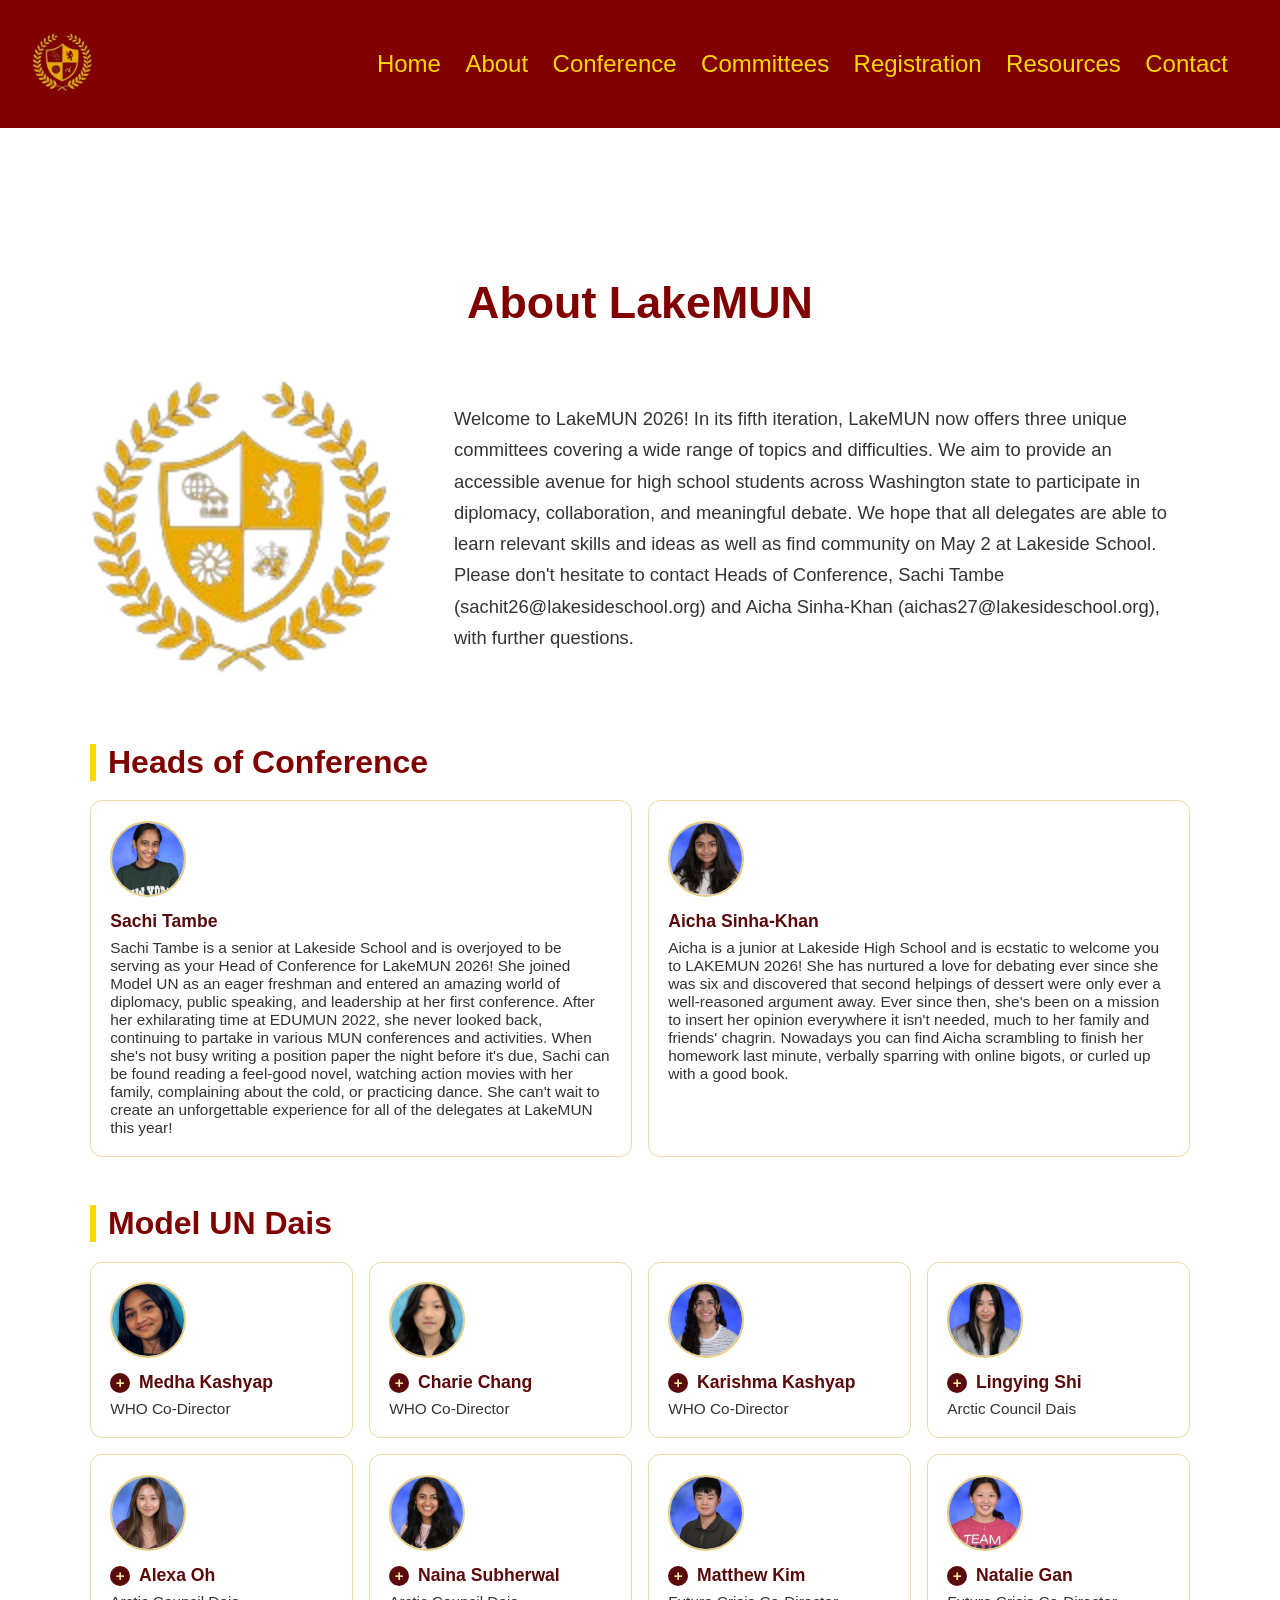
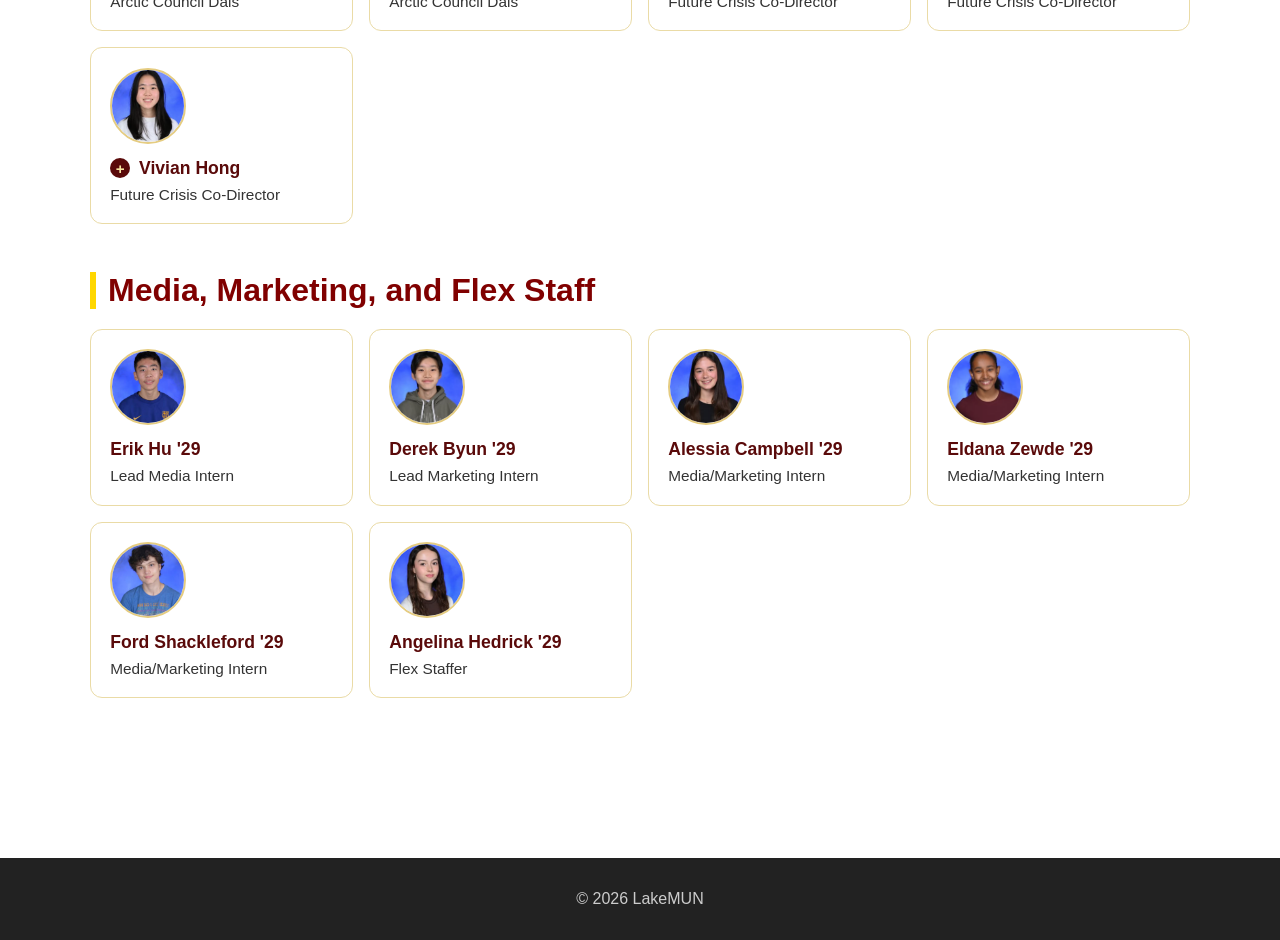
==== about.html @ 8139f907 "3/18 +" ====
﻿<!DOCTYPE html>
<html>
    <head>
        <meta charset="utf-8">
        <title>LakeMUN</title>
        <link rel="stylesheet" href="static/css/style.css">
        <script src="static/js/slideshow.js"></script>
    </head>
    <body>

        <header>
            <nav class="navbar">
                <a href="index.html" class="logo">
                    <img src="static/images/logo_nobg.png" alt="LakeMUN Logo">
                </a>
                <div class="nav-links">
                    <a href="index.html">Home</a>
                    <a href="about.html">About</a>
                    <a href="conference.html">Conference</a>
                    <a href="committees.html">Committees</a>
                    <a href="registration.html">Registration</a>
                    <a href="resources.html">Resources</a>
                    <a href="contact.html">Contact</a>
                </div>
            </nav>
        </header>

        <main>
            
    <section class="about-section">
        <h1>About LakeMUN</h1>
        <div class="about-container">
            <div class="about-image-wrapper">
                <img src="static/images/logo_nobg.png" alt="LakeMUN" class="about-image">
            </div>
            <div class="about-text">
                <p>Welcome to LakeMUN 2026! In its fifth iteration, LakeMUN now offers three unique committees covering a wide range of topics and difficulties. We aim to provide an accessible avenue for high school students across Washington state to participate in diplomacy, collaboration, and meaningful debate. We hope that all delegates are able to learn relevant skills and ideas as well as find community on May 2 at Lakeside School. Please don't hesitate to contact Heads of Conference, Sachi Tambe (sachit26@lakesideschool.org) and Aicha Sinha-Khan (aichas27@lakesideschool.org), with further questions.</p>
            </div>
        </div>

        <div class="team-sections">
            <section class="team-section">
                <h2>Heads of Conference</h2>
                <div class="team-grid team-grid-two">
                    <article class="person-card">
                        <img src="static/images/staff photos/Sachi_T_LakeMUN.png" alt="Sachi Tambe" class="person-photo">
                        <h3>Sachi Tambe</h3>
                        <p>Sachi Tambe is a senior at Lakeside School and is overjoyed to be serving as your Head of Conference for LakeMUN 2026! She joined Model UN as an eager freshman and entered an amazing world of diplomacy, public speaking, and leadership at her first conference. After her exhilarating time at EDUMUN 2022, she never looked back, continuing to partake in various MUN conferences and activities. When she's not busy writing a position paper the night before it's due, Sachi can be found reading a feel-good novel, watching action movies with her family, complaining about the cold, or practicing dance. She can't wait to create an unforgettable experience for all of the delegates at LakeMUN this year!</p>
                    </article>
                    <article class="person-card">
                        <img src="static/images/staff photos/Aicha_S_LakeMUN.png" alt="Aicha Sinha-Khan" class="person-photo">
                        <h3>Aicha Sinha-Khan</h3>
                        <p>Aicha is a junior at Lakeside High School and is ecstatic to welcome you to LAKEMUN 2026! She has nurtured a love for debating ever since she was six and discovered that second helpings of dessert were only ever a well-reasoned argument away. Ever since then, she's been on a mission to insert her opinion everywhere it isn't needed, much to her family and friends' chagrin. Nowadays you can find Aicha scrambling to finish her homework last minute, verbally sparring with online bigots, or curled up with a good book.</p>
                    </article>
                </div>
            </section>

            <section class="team-section">
                <h2>Model UN Dais</h2>
                <div class="team-grid">
                    <article class="person-card">
                        <img src="static/images/staff photos/Medha_K_LakeMUN.png" alt="Medha Kashyap" class="person-photo">
                        <details class="dais-dropdown">
                            <summary>
                                <span class="dais-name">Medha Kashyap</span>
                                <span class="dais-role">WHO Co-Director</span>
                            </summary>
                            <p class="dais-bio">Medha Kashyap is a freshman at the Lakeside School and is delighted to be serving as a Co-Director for WHO! Her MUN journey began as a reluctant delegate at EDUMUN 2024, furiously studying ROP the night before only to mess it up almost immediately. Despite the rocky start, she was quickly enveloped into the world of Model UN, enthralled by the strangely addictive thrill of committee. Since then, she has jumped at every chance to join a committee, and with each placard raised, her passion for MUN has only increased. Outside of MUN, you'll find her stress-baking or cooking absurd amounts of food, playing sports, or hanging out with her dog! Medha's hope is for delegates to enjoy this committee as much as she does and eagerly awaits seeing their commitment and passion blossom!</p>
                        </details>
                    </article>
                    <article class="person-card">
                        <img src="static/images/staff photos/Charie_C_LakeMUN.png" alt="Charie Chang" class="person-photo">
                        <details class="dais-dropdown">
                            <summary>
                                <span class="dais-name">Charie Chang</span>
                                <span class="dais-role">WHO Co-Director</span>
                            </summary>
                            <p class="dais-bio">Charie Chang is a freshman at Lakeside School and is equally terrified to be serving as a Co-Director for LakeMUN WHO as she was for her first conference. Having been introduced to the world of MUN through the exotic stories told by her older sister, Charie started her MUN journey at PACMUN '25 equipped with nothing but a crystal-clear vision of what could go wrong. Ever since, Charie has found herself in the eye of the Model UN storm, battling everything from ever-present gavel hunters to France's scheme of world dominion. Outside of MUN, you can find her sleeping, playing piano brainrot, or simply existing as a slave to procrastination. At LakeMUN, Charie is excited to ask the all-pervasive question of "is that a point?" and looks forward to seeing every delegate discover the spark of MUN that she knows and loves.</p>
                        </details>
                    </article>
                    <article class="person-card">
                        <img src="static/images/staff photos/Karishma_K_LakeMUN.png" alt="Karishma Kashyap" class="person-photo">
                        <details class="dais-dropdown">
                            <summary>
                                <span class="dais-name">Karishma Kashyap</span>
                                <span class="dais-role">WHO Co-Director</span>
                            </summary>
                            <p class="dais-bio">Karishma Kashyap is a freshman at the Lakeside School and is very excited to be serving as a Co-Director on the dais for WHO at LakeMUN! Before her first conference, she stayed up until midnight trying to cram ROP and write a speech for the secondary speakers list with minimal knowledge of the topic, and that was basically the only time she spoke in her committee. She learned a lot from her experience spectating and was quite intrigued by the vast world and opportunities MUN offers! Although a rookie, she has become more skilled at the art of moderated caucuses and is eager to continue her MUN journey. Outside of the committee room, you will find her hanging out with her friends, scrolling on YouTube Shorts (she's working on Instagram), listening to music, or drinking bubble tea! Karishma is thrilled to be able to serve as your Co-Director, and she hopes you will be more prepared for your first time than she was!</p>
                        </details>
                    </article>
                    <article class="person-card">
                        <img src="static/images/staff photos/Lin_S_LakeMUN.png" alt="Lingying Shi" class="person-photo">
                        <details class="dais-dropdown">
                            <summary>
                                <span class="dais-name">Lingying Shi</span>
                                <span class="dais-role">Arctic Council Dais</span>
                            </summary>
                            <p class="dais-bio">Lingying Shi is a sophomore at Lakeside School; she is exhilarated to serve on your dais for LakeMUN 2026! Ever since attending SeattleMUN after losing a bet with a friend in 8th grade, she has fallen in love with everything MUN, from the thrill of making speeches and naming resolution papers to passing notes like "why is China kinda..." and dance battles during crisis. When not in her FBA, Lingying can be found sleeping in the trainer's room, in her instructor jacket with her snowboard students at Snoqualmie Central, or in her wrestling singlet wondering if she'll survive the next match. Lingying looks forward to meeting you all at this year's iteration of LakeMUN!</p>
                        </details>
                    </article>
                    <article class="person-card">
                        <img src="static/images/staff photos/Alexa_O_LakeMUN.png" alt="Alexa Oh" class="person-photo">
                        <details class="dais-dropdown">
                            <summary>
                                <span class="dais-name">Alexa Oh</span>
                                <span class="dais-role">Arctic Council Dais</span>
                            </summary>
                            <p class="dais-bio">Alexa Oh is a freshman at Lakeside School and is thrilled to serve as a dais member for LakeMUN 2026! She began her MUN journey at Lakeside Clubs Fair, wondering what people were talking about when they said 'MUN' instead of Model UN and being confused about why dais isn't spelt 'dias.' Her favorite memories from MUN include sending anonymous PACgrams to friends, shipping oblivious delegates together, and knocking very enthusiastically on tables. Outside of MUN, Alexa can be found swinging on the golf course, playing pop songs on the cello, and drinking matcha.</p>
                        </details>
                    </article>
                    <article class="person-card">
                        <img src="static/images/staff photos/Naina_S_LakeMUN.png" alt="Naina Subherwal" class="person-photo">
                        <details class="dais-dropdown">
                            <summary>
                                <span class="dais-name">Naina Subherwal</span>
                                <span class="dais-role">Arctic Council Dais</span>
                            </summary>
                            <p class="dais-bio">Naina Subherwal is a chai-addicted junior at Lakeside School and is so excited to serve on your dais for LakeMUN 2026! Her MUN journey started with LakeMUN and she's thrilled to be continuing the cycle. She loves all parts of MUN, from opening speeches to raising her placard until her arm hurts to impeaching a Senator during crisis for "being too performative." When not in MUN, Naina can be found on the soccer field or tennis court, buried in a book, or crying over her chem homework.</p>
                        </details>
                    </article>
                    <article class="person-card">
                        <img src="static/images/staff photos/Matthew_K_LakeMUN.png" alt="Matthew Kim" class="person-photo">
                        <details class="dais-dropdown">
                            <summary>
                                <span class="dais-name">Matthew Kim</span>
                                <span class="dais-role">Future Crisis Co-Director</span>
                            </summary>
                            <p class="dais-bio">Matthew Kim is a sophomore at the Lakeside School and is ever so delighted to serve as one of your Co-Directors for LakeMUN 2026! Since his first-ever MUN experience at EDUMUN 2023, he's never been able to imagine his life without it. Whether he's rescuing the Mona Lisa, (unsuccessfully) averting nuclear war, or getting elected the most performative dais member, he's proud to say he has never had a dull moment with Model UN. If he's not in the committee room, you can find Matthew cooking, baking, stargazing, procrastinating, or being excited to meet all of you at this fifth iteration of LakeMUN!</p>
                        </details>
                    </article>
                    <article class="person-card">
                        <img src="static/images/staff photos/Natalie_G_LakeMUN.png" alt="Natalie Gan" class="person-photo">
                        <details class="dais-dropdown">
                            <summary>
                                <span class="dais-name">Natalie Gan</span>
                                <span class="dais-role">Future Crisis Co-Director</span>
                            </summary>
                            <p class="dais-bio">Natalie Gan is a sleep-deprived sophomore at the Lakeside School and is overjoyed to serve as a Co-Director for LakeMUN 2026! Ever since her club leader dragged her to her school's MUN club at the beginning of her sophomore year, she's never turned back. From stealing billions of dollars from a CEO to multiple counts of attempted (and successful) murder, the spontaneity of conferences has truly captured her heart. Outside of MUN, Natalie can be found trying (and failing) to fix her sleep schedule and inhaling copious amounts of caffeinated beverages, most notably the obviously superior iced caramel macchiato. She wishes you all good luck and can't wait to see you at LakeMUN 2026.</p>
                        </details>
                    </article>
                    <article class="person-card">
                        <img src="static/images/staff photos/Vivian_H_LakeMUN.png" alt="Vivian Hong" class="person-photo">
                        <details class="dais-dropdown">
                            <summary>
                                <span class="dais-name">Vivian Hong</span>
                                <span class="dais-role">Future Crisis Co-Director</span>
                            </summary>
                            <p class="dais-bio">Vivian Hong is a sophomore at the Lakeside School and is excited to serve as a Co-Director for LakeMUN 2026! Her first experience with MUN started as a very confused delegate at PACMUN 2025, and she hopes to continue this journey. From unfortunately witnessing a top-secret MUN romance firsthand to almost getting murdered (by Natalie), the thrill of debate has kept her hooked ever since. Outside of MUN, you can find Vivian cafe hopping, cramming work late at night, and binge-watching shows on Netflix. She can't wait to meet you all and hopes you'll have lots of fun!</p>
                        </details>
                    </article>
                </div>
            </section>

            <section class="team-section">
                <h2>Media, Marketing, and Flex Staff</h2>
                <div class="team-grid">
                    <article class="person-card">
                        <img src="static/images/staff photos/Erik_H_LakeMUN.png" alt="Erik Hu" class="person-photo">
                        <h3>Erik Hu '29</h3>
                        <p>Lead Media Intern</p>
                    </article>
                    <article class="person-card">
                        <img src="static/images/staff photos/Derek_B_LakeMUN.png" alt="Derek Byun" class="person-photo">
                        <h3>Derek Byun '29</h3>
                        <p>Lead Marketing Intern</p>
                    </article>
                    <article class="person-card">
                        <img src="static/images/staff photos/Alessia_C_LakeMUN.png" alt="Alessia Campbell" class="person-photo">
                        <h3>Alessia Campbell '29</h3>
                        <p>Media/Marketing Intern</p>
                    </article>
                    <article class="person-card">
                        <img src="static/images/staff photos/Eldana_Z_LakeMUN.png" alt="Eldana Zewde" class="person-photo">
                        <h3>Eldana Zewde '29</h3>
                        <p>Media/Marketing Intern</p>
                    </article>
                    <article class="person-card">
                        <img src="static/images/staff photos/Ford_S_LakeMUN.png" alt="Ford Shackleford" class="person-photo">
                        <h3>Ford Shackleford '29</h3>
                        <p>Media/Marketing Intern</p>
                    </article>
                    <article class="person-card">
                        <img src="static/images/staff photos/Angelina_H_LakeMUN.png" alt="Angelina Hedrick" class="person-photo">
                        <h3>Angelina Hedrick '29</h3>
                        <p>Flex Staffer</p>
                    </article>
                </div>
            </section>
        </div>
    </section>
    <script src="static/js/about-dais.js"></script>

        </main>

        <footer>
            <p>&copy; 2026 LakeMUN</p>
        </footer>

    </body>
</html>
---- static/css/style.css ----
body {
    margin: 0;
    font-family: Arial, sans-serif;
    background: #ffffff;
}

.navbar {
    display: flex;
    align-items: center;
    justify-content: space-between;
    background-color: #800000;
    padding: 2rem 2rem;
}

.logo img {
    height: 60px;
}

.nav-links a {
    color: #FFD700;
    font-family: 'Franklin Gothic Medium', 'Arial Narrow', Arial, sans-serif;
    font-size: 1.5rem;
    margin-right: 20px;
    text-decoration: none;
}

.nav-links a:hover {
    text-decoration: underline;
}

main {
    padding: 2rem;
}

footer {
    background: #222;
    color: #ccc;
    text-align: center;
    padding: 1rem;
}

.slideshow-container {
    position: relative;
    width: 100%;
    height: 100vh;
    overflow: hidden;
    margin: 0;
    padding: 0;
}

.slide {
    display: none;
    position: absolute;
    width: 100%;
    height: 100%;
}

.slide img {
    width: 100%;
    height: 100%;
    object-fit: cover;
    filter: sepia(100%) saturate(200%) brightness(70%) hue-rotate(330deg);
    display: block;
}

.hero-text {
    position: absolute;
    top: 50%;
    left: 50%;
    transform: translate(-50%, -50%);
    color: #FFD700;
    text-align: center;
    z-index: 2;
}

.hero-text h1 {
    font-size: 4rem;
    margin: 0;
}

.hero-text p {
    font-size: 1.5rem;
}

.fade {
    animation: fadeEffect 1.5s;
}

@keyframes fadeEffect {
    from {opacity: 0.4}
    to {opacity: 1}
}

.contact-section {
    min-height: 80vh;
    display: flex;
    justify-content: center;
    align-items: center;
    background: #ffffff;
    padding: 2rem;
    border-radius: 30px;
}

.contact-card {
    background: white;
    padding: 3rem;
    border-radius: 15px;
    text-align: center;
    max-width: 600px;
    width: 100%;
}

.contact-card h1 {
    color: #800000;
    margin-bottom: 1rem;
    font-size: 2.5rem;
}

.contact-card p {
    margin-bottom: 2rem;
    font-size: 1.1rem;
    color: #333;
}

.contact-links {
    display: flex;
    flex-direction: column;
    gap: 1rem;
}

.contact-email {
    display: inline-block;
    padding: 0.8rem 1rem;
    background-color: #FFD700;
    color: #800000;
    font-weight: bold;
    text-decoration: none;
    border-radius: 8px;
    transition: all 0.3s ease;
}

.contact-email:hover {
    background-color: #800000;
    color: #FFD700;
    transform: scale(1.05);
}

.conference-section {
    padding: 4rem 2rem;
    background-color: #ffffff;
    text-align: center;
    min-width: 100vh;
}

.conference-title {
    font-size: 2.8rem;
    margin-bottom: 3rem;
    color: #800000;
}

.conference-cards {
    display: flex;
    justify-content: center;
    gap: 2rem;
    flex-wrap: wrap;
}

.conference-card {
    background: white;
    padding: 2.5rem;
    border-radius: 15px;
    width: 280px;
    border: 1px solid #e2cc92;
    transition: transform 0.3s ease;
}

.conference-card h2 {
    color: #800000;
    margin-bottom: 1rem;
    font-size: 1.6rem;
}

.conference-card p {
    font-size: 1.1rem;
    color: #333;
}

.conference-card:hover {
    transform: translateY(-10px);
}

.keynote-section {
    padding: 4rem 2rem;
    background-color: #ffffff;
    display: flex;
    justify-content: center;
}

.keynote-container {
    display: flex;
    align-items: center;
    gap: 3rem;
    background-color: #800000; /* maroon card */
    color: white;
    padding: 3rem;
    border-radius: 20px;
    max-width: 1100px;
    width: 100%;
}

.keynote-text {
    flex: 1;
}

.keynote-text h2 {
    color: #FFD700; /* gold */
    font-size: 2.2rem;
    margin-bottom: 1rem;
}

.keynote-text p {
    font-size: 1.1rem;
    line-height: 1.6;
}

.keynote-image-wrapper {
    flex: 0 0 300px;
}

.keynote-image {
    width: 100%;
    border-radius: 15px;
    border: 4px solid #FFD700; /* gold border */
}

.keynote-important {
    color: #FFD700; /* gold */
    font-weight: bold;
}

@media (max-width: 768px) {
    .keynote-container {
        flex-direction: column;
        text-align: center;
    }

    .keynote-image-wrapper {
        width: 80%;
    }
}

.about-section {
    padding: 5rem 2rem;
    background-color: #ffffff;
    text-align: center;
    background-image: none;
}

.about-section h1 {
    font-size: 2.8rem;
    color: #800000;
    margin-bottom: 3rem;
    position: relative;
    display: inline-block;
}

.about-section h1::after {
    content: "";
    position: absolute;
    left: 50%;
    bottom: -10px;
    width: 0;
    height: 4px;
    background-color: #FFD700;
    transition: width 0.6s ease, left 0.6s ease;
}

.about-section h1:hover::after {
    width: 100%;
    left: 0;
}

.about-container {
    display: flex;
    align-items: center;
    justify-content: center;
    gap: 4rem;
    max-width: 1100px;
    margin: 0 auto;
    text-align: left;
    opacity: 0;
    transform: translateY(40px);
    transition: all 0.8s ease;
}

.about-container.show {
    opacity: 1;
    transform: translateY(0);
}

.about-image-wrapper {
    flex: 0 0 300px;
}

.about-image {
    width: 100%;
    max-width: 300px;
    animation: float 4s ease-in-out infinite;
}


@keyframes float {
    0% { transform: translateY(0px); }
    50% { transform: translateY(-10px); }
    100% { transform: translateY(0px); }
}

.about-text {
    flex: 1;
    font-size: 1.15rem;
    line-height: 1.7;
    color: #333;
}

.schedule-section {
    max-width: 1100px;
    margin: 3rem auto 0;
    text-align: left;
    background: linear-gradient(135deg, #fff8ea 0%, #f2e1bf 100%);
    border: 1px solid #e2cc92;
    border-radius: 16px;
    padding: 1.4rem 1.25rem;
}

.schedule-section h2 {
    margin: 0 0 1rem;
    font-size: 1.8rem;
    color: #5a0a0a;
    border-left: 6px solid #FFD700;
    padding-left: 0.75rem;
}

.schedule-list {
    display: grid;
    grid-template-columns: repeat(2, minmax(0, 1fr));
    gap: 0.9rem 1rem;
}

.schedule-item {
    background: #fff;
    border: 1px solid #eadba6;
    border-left: 5px solid #800000;
    border-radius: 10px;
    padding: 0.8rem 0.9rem;
}

.schedule-time {
    margin: 0;
    font-size: 0.82rem;
    letter-spacing: 0.06em;
    text-transform: uppercase;
    color: #7a5d1d;
    font-weight: 700;
}

.schedule-event {
    margin: 0.35rem 0 0;
    font-size: 1.02rem;
    color: #321010;
    font-weight: 700;
}

.team-sections {
    max-width: 1100px;
    margin: 4rem auto 0;
    text-align: left;
}

.team-section {
    margin-bottom: 3rem;
}

.team-section h2 {
    font-size: 2rem;
    color: #800000;
    margin-bottom: 1.2rem;
    border-left: 6px solid #FFD700;
    padding-left: 0.75rem;
}

.team-grid {
    display: grid;
    grid-template-columns: repeat(4, minmax(0, 1fr));
    gap: 1rem;
}

.team-grid-two {
    grid-template-columns: repeat(2, minmax(0, 1fr));
}

.person-card {
    background: #ffffff;
    border: 1px solid #eadba6;
    border-radius: 12px;
    padding: 1.2rem;
}

.person-card h3 {
    margin: 0 0 0.45rem;
    font-size: 1.1rem;
    color: #5a0a0a;
}

.person-card p {
    margin: 0;
    color: #333;
    font-size: 0.96rem;
}

.person-card p + p {
    margin-top: 0.6rem;
}

.person-photo {
    width: 72px;
    height: 72px;
    border-radius: 999px;
    object-fit: cover;
    border: 2px solid #e5cc81;
    margin-bottom: 0.65rem;
}

.dais-dropdown {
    width: 100%;
}

.dais-dropdown summary {
    list-style: none;
    cursor: pointer;
    display: block;
}

.dais-dropdown summary::-webkit-details-marker {
    display: none;
}

.dais-name {
    display: inline-flex;
    align-items: center;
    gap: 0.55rem;
    font-size: 1.1rem;
    color: #5a0a0a;
    font-weight: 700;
}

.dais-name::before {
    content: "+";
    width: 1.25rem;
    height: 1.25rem;
    border-radius: 999px;
    display: inline-flex;
    justify-content: center;
    align-items: center;
    background: #5a0a0a;
    color: #f9e6a2;
    font-size: 0.95rem;
    line-height: 1;
    transition: transform 0.25s ease;
}

.dais-dropdown[open] .dais-name::before {
    content: "-";
    transform: rotate(180deg);
}

.dais-role {
    display: block;
    margin-top: 0.45rem;
    font-size: 0.96rem;
    color: #333;
    font-weight: 400;
}

.dais-bio {
    margin-top: 0 !important;
    max-height: 0;
    opacity: 0;
    overflow: hidden;
    transform: translateY(-4px);
    transition: max-height 0.35s ease, opacity 0.25s ease, transform 0.25s ease, margin-top 0.25s ease;
}

.dais-dropdown[open] .dais-bio {
    margin-top: 0.7rem !important;
    max-height: 680px;
    opacity: 1;
    transform: translateY(0);
}

.committee-dais-list {
    display: grid;
    gap: 1rem;
}

.committee-dais-card {
    display: flex;
    align-items: flex-start;
    gap: 0.9rem;
}

.committee-dais-card p {
    margin: 0;
}

@media (max-width: 768px) {
    .about-container {
        flex-direction: column;
        text-align: center;
    }

    .about-image-wrapper {
        margin-bottom: 2rem;
    }

    .team-sections {
        text-align: left;
    }

    .team-grid,
    .team-grid-two {
        grid-template-columns: repeat(2, minmax(0, 1fr));
    }

    .schedule-list {
        grid-template-columns: 1fr;
    }

    .committee-dais-card {
        flex-direction: column;
    }
}

@media (max-width: 520px) {
    .team-grid,
    .team-grid-two {
        grid-template-columns: 1fr;
    }
}

.committees-section {
    max-width: 980px;
    margin: 0 auto;
    padding: 3rem 1.5rem 4rem;
}

.committees-header {
    margin-bottom: 2rem;
    text-align: center;
}

.committees-kicker {
    margin: 0;
    font-size: 0.8rem;
    letter-spacing: 0.14em;
    text-transform: uppercase;
    color: #6b6b6b;
}

.committees-header h1 {
    margin: 0.4rem 0 0.8rem;
    font-size: 2.7rem;
    color: #5a0a0a;
}

.committees-intro {
    margin: 0 auto;
    max-width: 760px;
    line-height: 1.55;
    color: #2f2f2f;
}

.committee-list {
    display: flex;
    flex-direction: column;
    gap: 1rem;
}

.committee-dropdown {
    border: 1px solid #d4c7a6;
    border-radius: 14px;
    background: #FFD700;
    overflow: hidden;
}

.committee-dropdown summary {
    list-style: none;
    cursor: pointer;
    display: flex;
    justify-content: space-between;
    align-items: center;
    gap: 1rem;
    padding: 1.2rem 1.3rem;
    font-size: 1.1rem;
    color: #fff6d0;
    font-weight: 700;
    background-image:
        linear-gradient(180deg, rgba(26, 16, 8, 0.2) 0%, rgba(26, 16, 8, 0.6) 100%),
        var(--committee-bg, none);
    background-position: center;
    background-repeat: no-repeat;
    background-size: cover;
}

.committee-dropdown summary::-webkit-details-marker {
    display: none;
}

.committee-name {
    display: inline-flex;
    align-items: center;
    gap: 0.65rem;
}

.committee-name::before {
    content: "+";
    width: 1.4rem;
    height: 1.4rem;
    border-radius: 999px;
    display: inline-flex;
    justify-content: center;
    align-items: center;
    background: #5a0a0a;
    color: #f9e6a2;
    font-size: 1rem;
    line-height: 1;
}

.committee-dropdown[open] .committee-name::before {
    content: "-";
}

.committee-tag {
    font-size: 0.74rem;
    letter-spacing: 0.05em;
    text-transform: uppercase;
    border: 1px solid #5a0a0a;
    border-radius: 4px;
    padding: 0.35rem 0.65rem;
    color: #5a0a0a;
    background:
        linear-gradient(135deg, #f7e6ba 0%, #ebd29a 100%);
    flex-shrink: 0;
}

.committee-body {
    max-height: 0;
    overflow: hidden;
    opacity: 0;
    display: flex;
    flex-direction: column;
    padding: 0;
    border-top: 0;
    background: #5a0a0a;
    transition: max-height 0.45s ease, opacity 0.3s ease, padding 0.45s ease, border-color 0.35s ease;
}

.committee-dropdown[open] .committee-body {
    max-height: 6000px;
    opacity: 1;
    padding: 0 0 2.8rem;
}

.committee-body h2 {
    margin: 1rem 0 0.45rem;
    font-size: 1rem;
    color: #ffe8a3;
}

.committee-body p {
    margin: 0;
    color: #fff7ea;
    line-height: 1.6;
}

.committee-body p + p {
    margin-top: 0.8rem;
}

.committee-body a {
    color: #ffd86f;
}

.committee-hero {
    width: calc(100% + 2.6rem);
    box-sizing: border-box;
    align-self: stretch;
    margin: 0 -1.3rem;
    padding: 1rem 1.3rem 1.6rem;
    background-image:
        linear-gradient(180deg, rgba(26, 16, 8, 0.16) 0%, rgba(40, 14, 14, 0.72) 18%, rgba(74, 14, 14, 0.84) 58%, rgba(96, 17, 17, 0.94) 82%, #5a0a0a 100%),
        var(--committee-bg, none);
    background-position: center;
    background-repeat: no-repeat;
    background-size: cover;
}

.committee-hero h2 {
    color: #fff0b8;
}

.committee-hero p {
    color: #fffaf0;
}

.committee-hero .committee-topic {
    display: inline-block;
    margin-top: 0.1rem;
    margin-bottom: 1rem;
    padding: 0.55rem 0.85rem;
    max-width: min(100%, 42rem);
    font-size: 1.05rem;
    font-weight: 700;
    letter-spacing: 0.01em;
    line-height: 1.45;
    color: #fff7d1;
    background: linear-gradient(135deg, rgba(255, 216, 111, 0.22) 0%, rgba(255, 216, 111, 0.08) 100%);
    border: 1px solid rgba(255, 216, 111, 0.4);
    border-radius: 12px;
}

.committee-guide-note {
    margin-top: 1rem !important;
}

.committee-guide-link,
.resource-guide-link {
    display: inline-block;
    margin-top: 0.9rem;
    padding: 0.7rem 1rem;
    border-radius: 10px;
    border: 1px solid rgba(255, 216, 111, 0.45);
    background: rgba(255, 216, 111, 0.16);
    color: #fff7d1;
    font-weight: 700;
    text-decoration: none;
}

.committee-hero a {
    color: #ffe082;
}

.committee-body > h2,
.committee-body > .committee-dais-list {
    margin-left: 1.3rem;
    margin-right: 1.3rem;
}

.committee-body > h2 {
    margin-top: 0.35rem;
}

.committee-body > .committee-dais-list {
    margin-bottom: 1.4rem;
}

.committee-dais-card {
    color: #fff7ea;
}

.committee-dais-card p {
    color: #fff7ea;
}

.committee-dais-card strong {
    color: #ffe8a3;
}

.committee-dais-card .person-photo {
    border-color: #ffd86f;
}

.committee-panem {
    --committee-bg: url("../images/panem_lakemun.png");
}

.committee-arctic {
    --committee-bg: url("../images/arctic_council_lakemun.png");
}

.committee-who {
    --committee-bg: url("../images/who_lakemun.png");
}

@media (max-width: 680px) {
    .committees-header h1 {
        font-size: 2rem;
    }

    .registration-card h1 {
        font-size: 2rem;
    }

    .committee-dropdown summary {
        flex-direction: column;
        align-items: flex-start;
    }
}

.registration-section {
    max-width: 980px;
    margin: 0 auto;
    padding: 3rem 1.5rem 4rem;
}

.registration-card {
    width: min(100%, 760px);
    margin: 0 auto;
    background: transparent;
    border: 0;
    border-radius: 0;
    padding: 0;
    text-align: center;
}

.registration-kicker {
    margin: 0;
    font-size: 0.78rem;
    letter-spacing: 0.14em;
    text-transform: uppercase;
    color: #7a5d1d;
    font-weight: 700;
}

.registration-card h1 {
    margin: 0 0 1rem;
    color: #5a0a0a;
    font-size: 2.7rem;
}

.registration-text {
    margin: 0 auto;
    max-width: 680px;
    color: #2f2f2f;
    line-height: 1.6;
    font-size: 1rem;
}

.registration-link {
    margin-top: 1.4rem;
    display: inline-block;
    padding: 0.82rem 1.15rem;
    border-radius: 10px;
    text-decoration: none;
    background: linear-gradient(135deg, #7a0f0f 0%, #9f1414 100%);
    color: #ffe5a6;
    font-weight: 700;
    letter-spacing: 0.02em;
    border: 1px solid #5a0a0a;
    transition: transform 0.25s ease, filter 0.25s ease;
}

.registration-link:hover {
    transform: translateY(-2px);
    filter: brightness(1.03);
}

.registration-note {
    margin: 1rem 0 0;
    font-size: 0.84rem;
    color: #6b6b6b;
    word-break: break-all;
}

.resources-section {
    max-width: 980px;
    margin: 0 auto;
    padding: 3rem 1.5rem 4rem;
}

.resources-header {
    text-align: center;
}

.resources-header h1 {
    margin: 0 0 1rem;
    font-size: 2.7rem;
    color: #5a0a0a;
}

.resources-header p {
    margin: 0 auto;
    max-width: 760px;
    line-height: 1.6;
    color: #2f2f2f;
}

.resource-guides {
    display: grid;
    grid-template-columns: repeat(3, minmax(0, 1fr));
    gap: 1rem;
    margin-top: 2rem;
}

.resource-library {
    margin-top: 2.5rem;
}

.resource-library h2 {
    margin: 0 0 1rem;
    font-size: 1.6rem;
    color: #5a0a0a;
}

.resource-guide-card {
    background: #ffffff;
    border: 1px solid #e2cc92;
    border-radius: 14px;
    padding: 1.25rem;
}

.resource-guide-card h2 {
    margin: 0 0 0.8rem;
    font-size: 1.1rem;
    color: #5a0a0a;
}

.resource-guide-link {
    margin-top: 0;
    background: #5a0a0a;
    border-color: #5a0a0a;
    color: #ffe8a3;
}

@media (max-width: 768px) {
    .resource-guides {
        grid-template-columns: 1fr;
    }
}
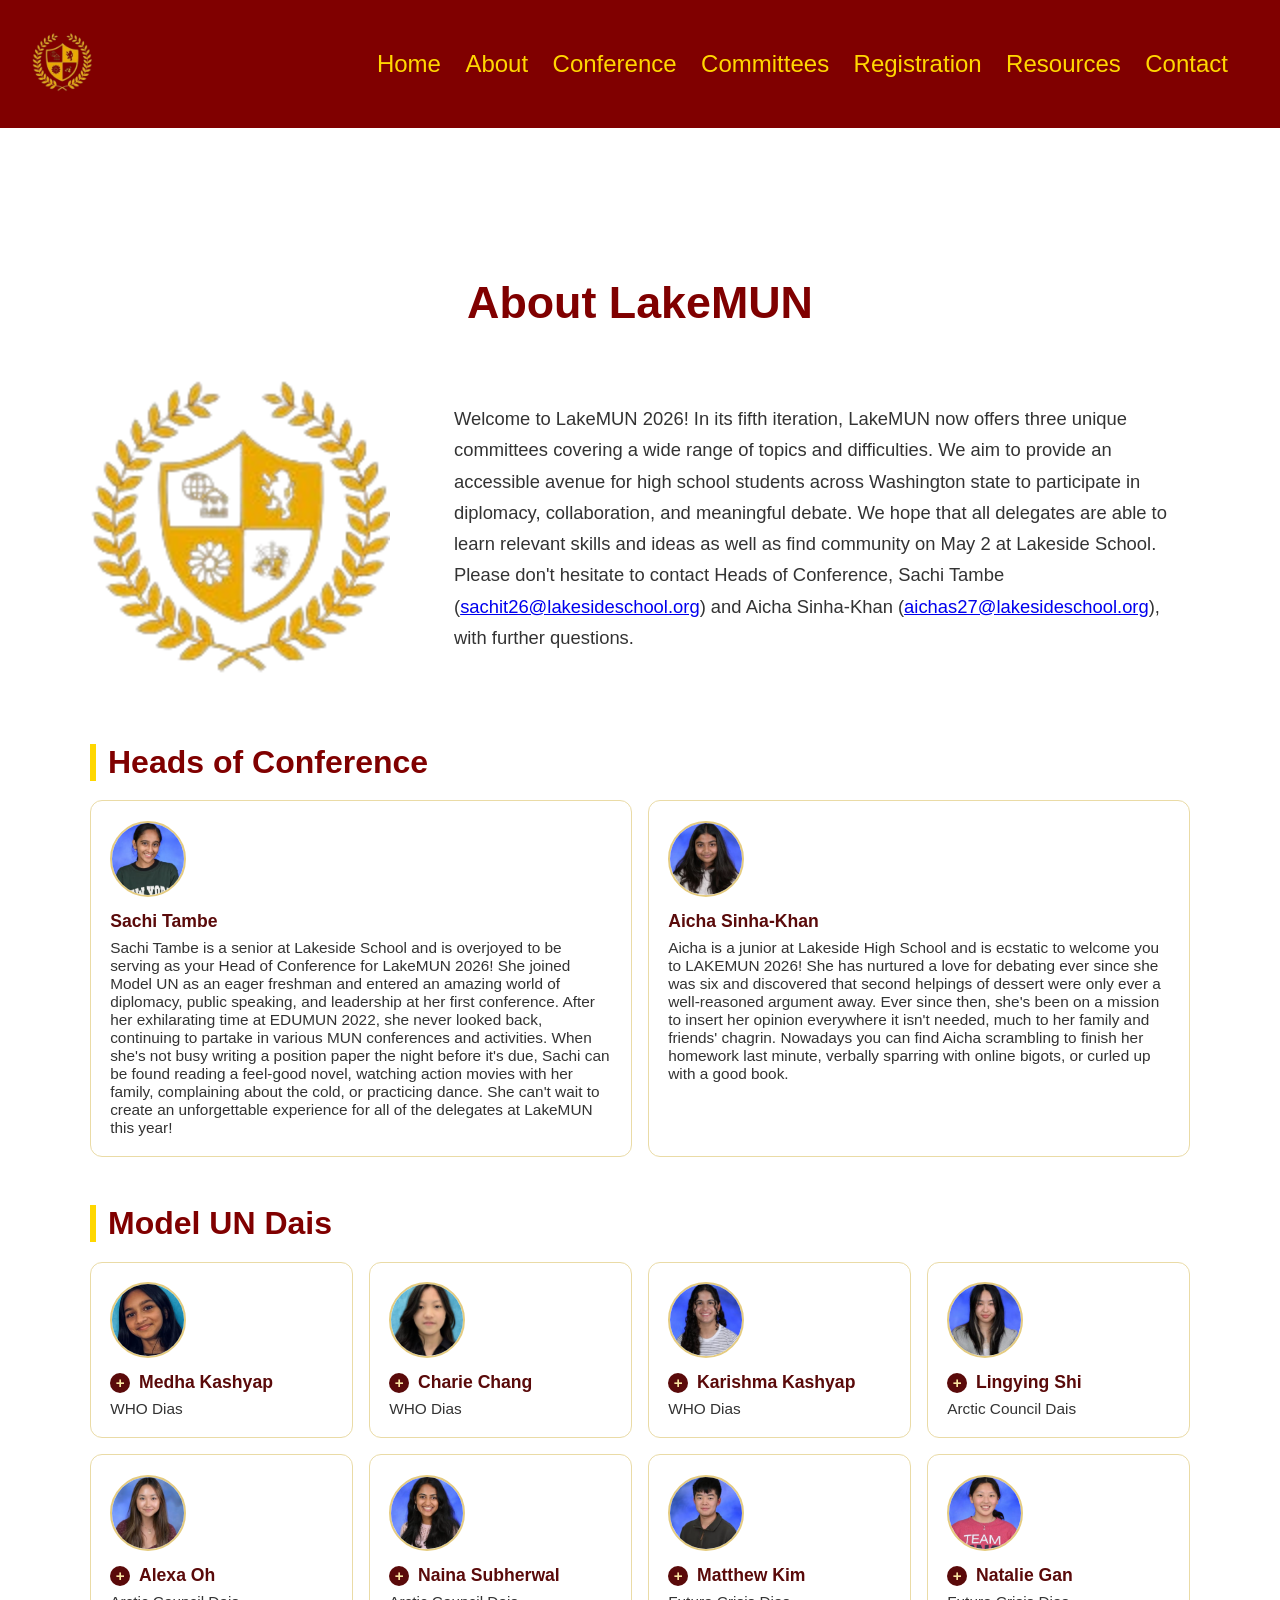
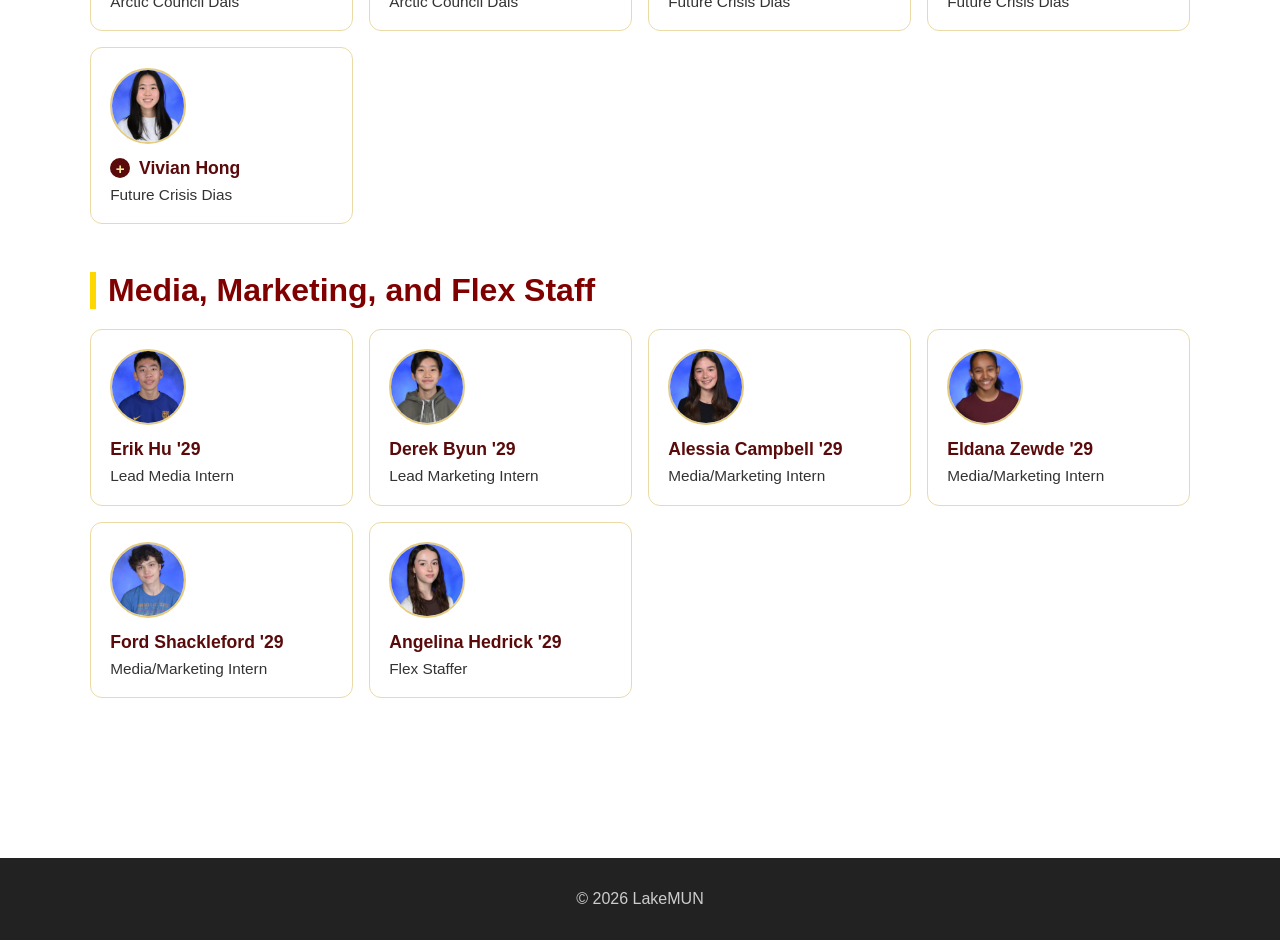
==== commit c47bdbb4: "3/19" ====
--- a/about.html
+++ b/about.html
@@ -34,7 +34,7 @@
                 <img src="static/images/logo_nobg.png" alt="LakeMUN" class="about-image">
             </div>
             <div class="about-text">
-                <p>Welcome to LakeMUN 2026! In its fifth iteration, LakeMUN now offers three unique committees covering a wide range of topics and difficulties. We aim to provide an accessible avenue for high school students across Washington state to participate in diplomacy, collaboration, and meaningful debate. We hope that all delegates are able to learn relevant skills and ideas as well as find community on May 2 at Lakeside School. Please don't hesitate to contact Heads of Conference, Sachi Tambe (sachit26@lakesideschool.org) and Aicha Sinha-Khan (aichas27@lakesideschool.org), with further questions.</p>
+                <p>Welcome to LakeMUN 2026! In its fifth iteration, LakeMUN now offers three unique committees covering a wide range of topics and difficulties. We aim to provide an accessible avenue for high school students across Washington state to participate in diplomacy, collaboration, and meaningful debate. We hope that all delegates are able to learn relevant skills and ideas as well as find community on May 2 at Lakeside School. Please don't hesitate to contact Heads of Conference, Sachi Tambe (<a href="mailto:sachit26@lakesideschool.org">sachit26@lakesideschool.org</a>) and Aicha Sinha-Khan (<a href="mailto:aichas27@lakesideschool.org">aichas27@lakesideschool.org</a>), with further questions.</p>
             </div>
         </div>
 
@@ -63,7 +63,7 @@
                         <details class="dais-dropdown">
                             <summary>
                                 <span class="dais-name">Medha Kashyap</span>
-                                <span class="dais-role">WHO Co-Director</span>
+                                <span class="dais-role">WHO Dias</span>
                             </summary>
                             <p class="dais-bio">Medha Kashyap is a freshman at the Lakeside School and is delighted to be serving as a Co-Director for WHO! Her MUN journey began as a reluctant delegate at EDUMUN 2024, furiously studying ROP the night before only to mess it up almost immediately. Despite the rocky start, she was quickly enveloped into the world of Model UN, enthralled by the strangely addictive thrill of committee. Since then, she has jumped at every chance to join a committee, and with each placard raised, her passion for MUN has only increased. Outside of MUN, you'll find her stress-baking or cooking absurd amounts of food, playing sports, or hanging out with her dog! Medha's hope is for delegates to enjoy this committee as much as she does and eagerly awaits seeing their commitment and passion blossom!</p>
                         </details>
@@ -73,7 +73,7 @@
                         <details class="dais-dropdown">
                             <summary>
                                 <span class="dais-name">Charie Chang</span>
-                                <span class="dais-role">WHO Co-Director</span>
+                                <span class="dais-role">WHO Dias</span>
                             </summary>
                             <p class="dais-bio">Charie Chang is a freshman at Lakeside School and is equally terrified to be serving as a Co-Director for LakeMUN WHO as she was for her first conference. Having been introduced to the world of MUN through the exotic stories told by her older sister, Charie started her MUN journey at PACMUN '25 equipped with nothing but a crystal-clear vision of what could go wrong. Ever since, Charie has found herself in the eye of the Model UN storm, battling everything from ever-present gavel hunters to France's scheme of world dominion. Outside of MUN, you can find her sleeping, playing piano brainrot, or simply existing as a slave to procrastination. At LakeMUN, Charie is excited to ask the all-pervasive question of "is that a point?" and looks forward to seeing every delegate discover the spark of MUN that she knows and loves.</p>
                         </details>
@@ -83,7 +83,7 @@
                         <details class="dais-dropdown">
                             <summary>
                                 <span class="dais-name">Karishma Kashyap</span>
-                                <span class="dais-role">WHO Co-Director</span>
+                                <span class="dais-role">WHO Dias</span>
                             </summary>
                             <p class="dais-bio">Karishma Kashyap is a freshman at the Lakeside School and is very excited to be serving as a Co-Director on the dais for WHO at LakeMUN! Before her first conference, she stayed up until midnight trying to cram ROP and write a speech for the secondary speakers list with minimal knowledge of the topic, and that was basically the only time she spoke in her committee. She learned a lot from her experience spectating and was quite intrigued by the vast world and opportunities MUN offers! Although a rookie, she has become more skilled at the art of moderated caucuses and is eager to continue her MUN journey. Outside of the committee room, you will find her hanging out with her friends, scrolling on YouTube Shorts (she's working on Instagram), listening to music, or drinking bubble tea! Karishma is thrilled to be able to serve as your Co-Director, and she hopes you will be more prepared for your first time than she was!</p>
                         </details>
@@ -123,7 +123,7 @@
                         <details class="dais-dropdown">
                             <summary>
                                 <span class="dais-name">Matthew Kim</span>
-                                <span class="dais-role">Future Crisis Co-Director</span>
+                                <span class="dais-role">Future Crisis Dias</span>
                             </summary>
                             <p class="dais-bio">Matthew Kim is a sophomore at the Lakeside School and is ever so delighted to serve as one of your Co-Directors for LakeMUN 2026! Since his first-ever MUN experience at EDUMUN 2023, he's never been able to imagine his life without it. Whether he's rescuing the Mona Lisa, (unsuccessfully) averting nuclear war, or getting elected the most performative dais member, he's proud to say he has never had a dull moment with Model UN. If he's not in the committee room, you can find Matthew cooking, baking, stargazing, procrastinating, or being excited to meet all of you at this fifth iteration of LakeMUN!</p>
                         </details>
@@ -133,7 +133,7 @@
                         <details class="dais-dropdown">
                             <summary>
                                 <span class="dais-name">Natalie Gan</span>
-                                <span class="dais-role">Future Crisis Co-Director</span>
+                                <span class="dais-role">Future Crisis Dias</span>
                             </summary>
                             <p class="dais-bio">Natalie Gan is a sleep-deprived sophomore at the Lakeside School and is overjoyed to serve as a Co-Director for LakeMUN 2026! Ever since her club leader dragged her to her school's MUN club at the beginning of her sophomore year, she's never turned back. From stealing billions of dollars from a CEO to multiple counts of attempted (and successful) murder, the spontaneity of conferences has truly captured her heart. Outside of MUN, Natalie can be found trying (and failing) to fix her sleep schedule and inhaling copious amounts of caffeinated beverages, most notably the obviously superior iced caramel macchiato. She wishes you all good luck and can't wait to see you at LakeMUN 2026.</p>
                         </details>
@@ -143,7 +143,7 @@
                         <details class="dais-dropdown">
                             <summary>
                                 <span class="dais-name">Vivian Hong</span>
-                                <span class="dais-role">Future Crisis Co-Director</span>
+                                <span class="dais-role">Future Crisis Dias</span>
                             </summary>
                             <p class="dais-bio">Vivian Hong is a sophomore at the Lakeside School and is excited to serve as a Co-Director for LakeMUN 2026! Her first experience with MUN started as a very confused delegate at PACMUN 2025, and she hopes to continue this journey. From unfortunately witnessing a top-secret MUN romance firsthand to almost getting murdered (by Natalie), the thrill of debate has kept her hooked ever since. Outside of MUN, you can find Vivian cafe hopping, cramming work late at night, and binge-watching shows on Netflix. She can't wait to meet you all and hopes you'll have lots of fun!</p>
                         </details>
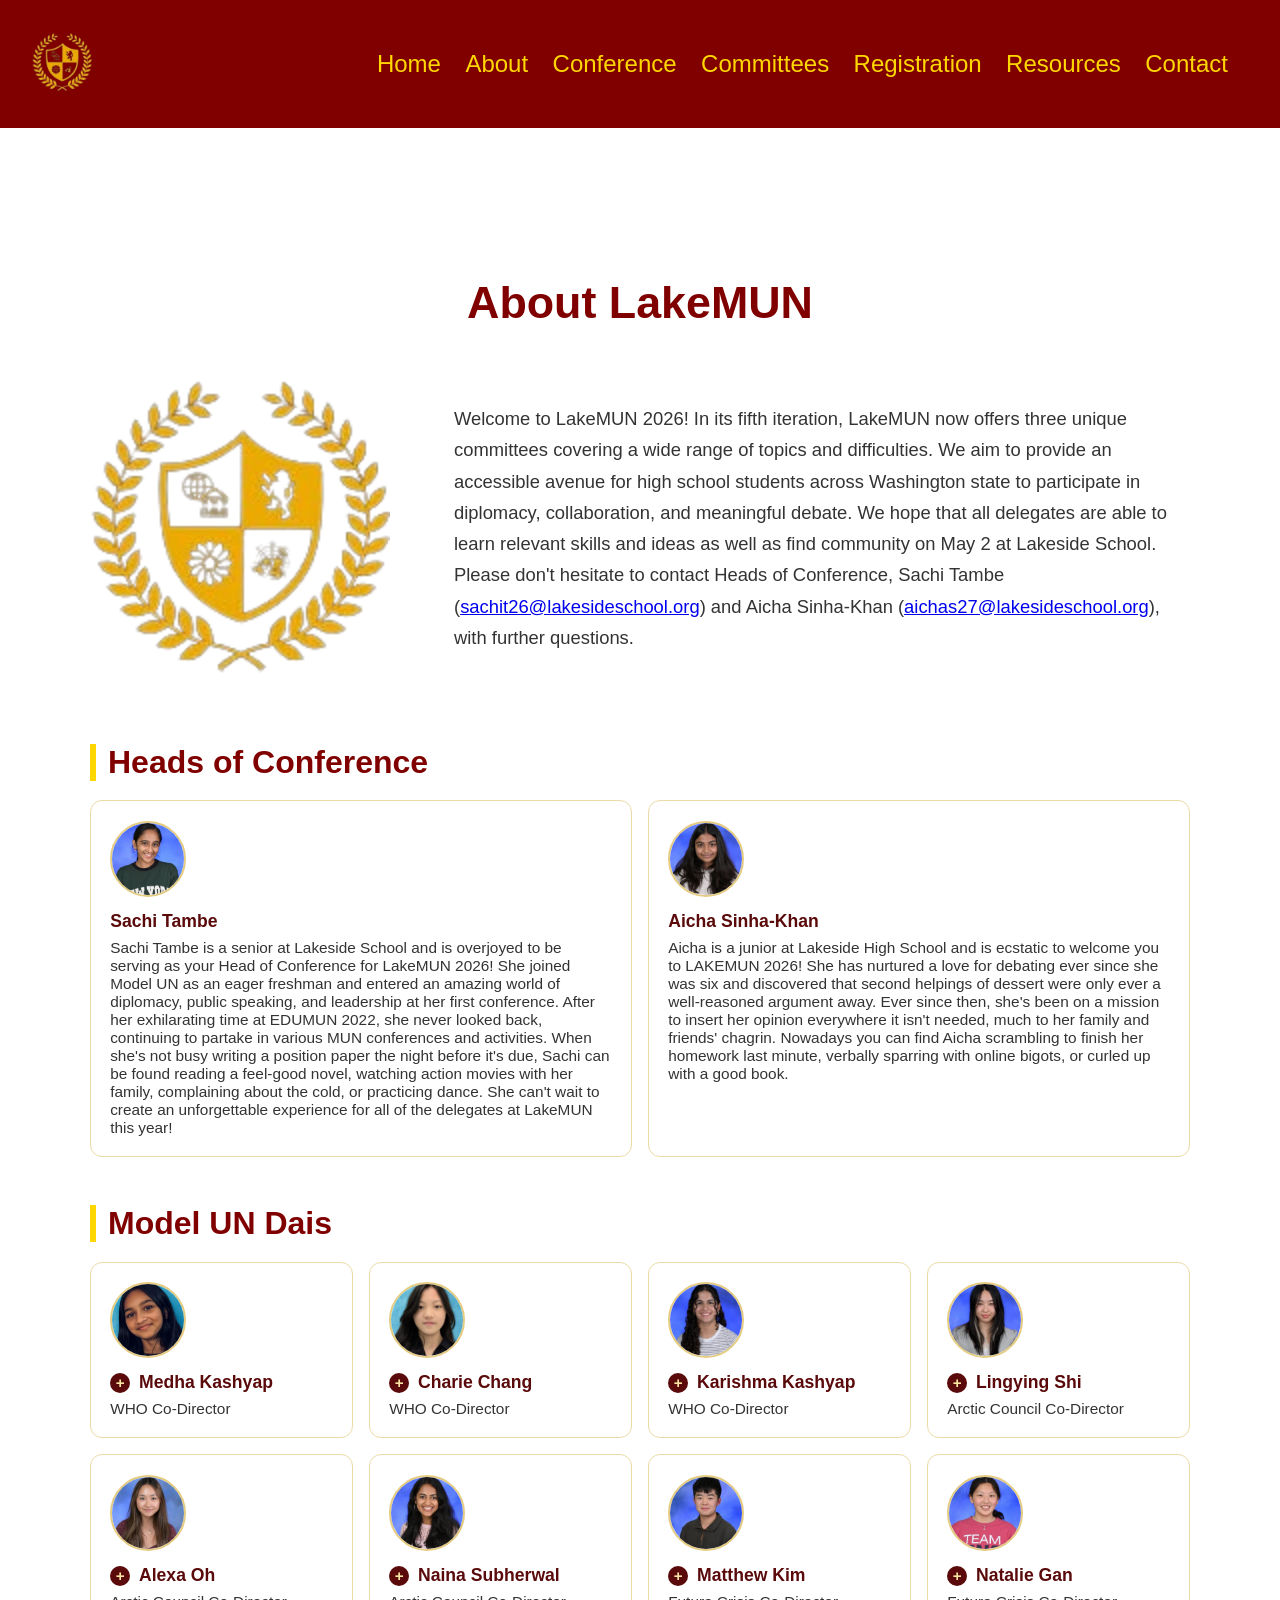
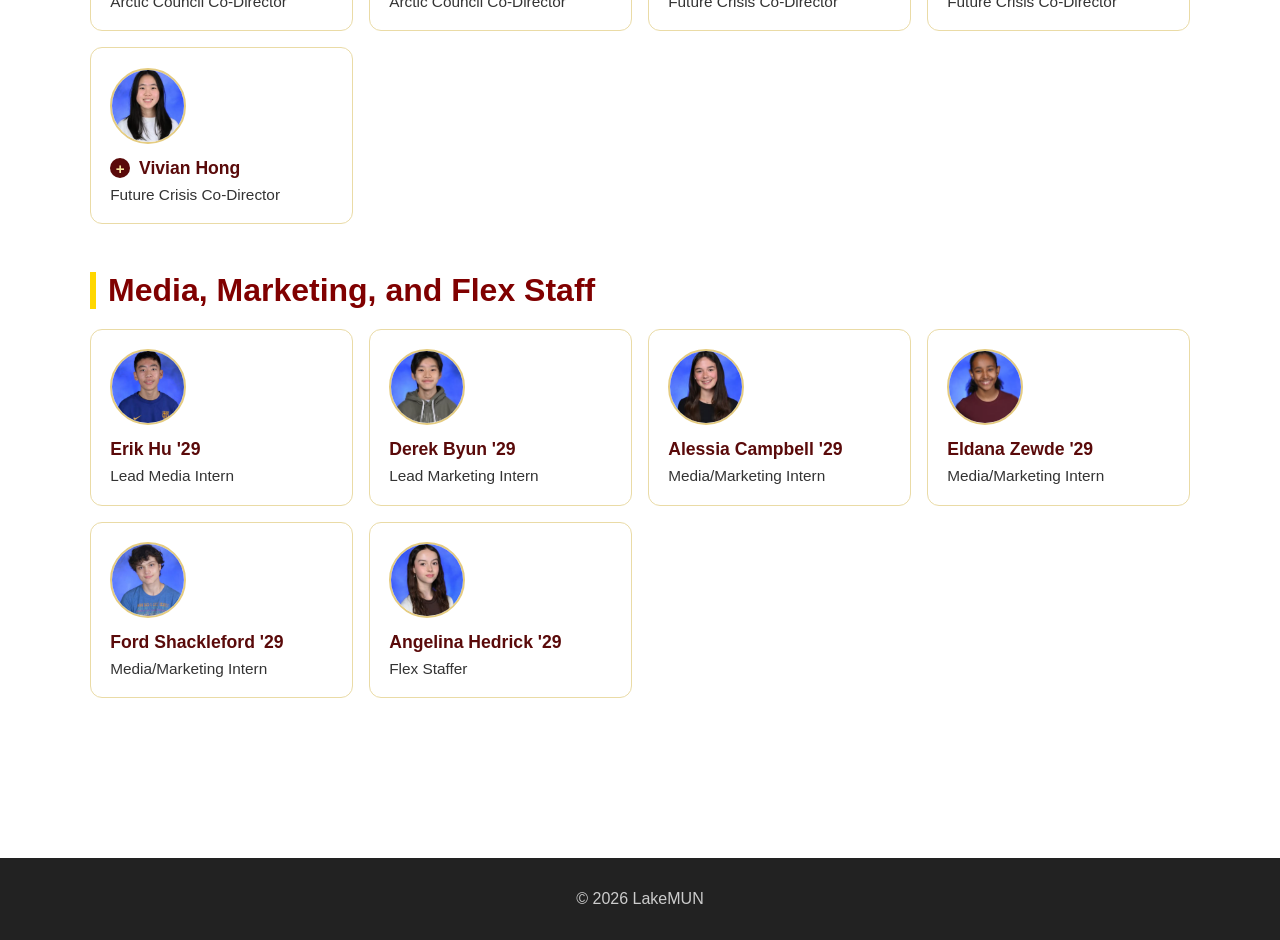
==== commit de8d9044: "dais to codirector" ====
--- a/about.html
+++ b/about.html
@@ -63,7 +63,7 @@
                         <details class="dais-dropdown">
                             <summary>
                                 <span class="dais-name">Medha Kashyap</span>
-                                <span class="dais-role">WHO Dias</span>
+                                <span class="dais-role">WHO Co-Director</span>
                             </summary>
                             <p class="dais-bio">Medha Kashyap is a freshman at the Lakeside School and is delighted to be serving as a Co-Director for WHO! Her MUN journey began as a reluctant delegate at EDUMUN 2024, furiously studying ROP the night before only to mess it up almost immediately. Despite the rocky start, she was quickly enveloped into the world of Model UN, enthralled by the strangely addictive thrill of committee. Since then, she has jumped at every chance to join a committee, and with each placard raised, her passion for MUN has only increased. Outside of MUN, you'll find her stress-baking or cooking absurd amounts of food, playing sports, or hanging out with her dog! Medha's hope is for delegates to enjoy this committee as much as she does and eagerly awaits seeing their commitment and passion blossom!</p>
                         </details>
@@ -73,7 +73,7 @@
                         <details class="dais-dropdown">
                             <summary>
                                 <span class="dais-name">Charie Chang</span>
-                                <span class="dais-role">WHO Dias</span>
+                                <span class="dais-role">WHO Co-Director</span>
                             </summary>
                             <p class="dais-bio">Charie Chang is a freshman at Lakeside School and is equally terrified to be serving as a Co-Director for LakeMUN WHO as she was for her first conference. Having been introduced to the world of MUN through the exotic stories told by her older sister, Charie started her MUN journey at PACMUN '25 equipped with nothing but a crystal-clear vision of what could go wrong. Ever since, Charie has found herself in the eye of the Model UN storm, battling everything from ever-present gavel hunters to France's scheme of world dominion. Outside of MUN, you can find her sleeping, playing piano brainrot, or simply existing as a slave to procrastination. At LakeMUN, Charie is excited to ask the all-pervasive question of "is that a point?" and looks forward to seeing every delegate discover the spark of MUN that she knows and loves.</p>
                         </details>
@@ -83,7 +83,7 @@
                         <details class="dais-dropdown">
                             <summary>
                                 <span class="dais-name">Karishma Kashyap</span>
-                                <span class="dais-role">WHO Dias</span>
+                                <span class="dais-role">WHO Co-Director</span>
                             </summary>
                             <p class="dais-bio">Karishma Kashyap is a freshman at the Lakeside School and is very excited to be serving as a Co-Director on the dais for WHO at LakeMUN! Before her first conference, she stayed up until midnight trying to cram ROP and write a speech for the secondary speakers list with minimal knowledge of the topic, and that was basically the only time she spoke in her committee. She learned a lot from her experience spectating and was quite intrigued by the vast world and opportunities MUN offers! Although a rookie, she has become more skilled at the art of moderated caucuses and is eager to continue her MUN journey. Outside of the committee room, you will find her hanging out with her friends, scrolling on YouTube Shorts (she's working on Instagram), listening to music, or drinking bubble tea! Karishma is thrilled to be able to serve as your Co-Director, and she hopes you will be more prepared for your first time than she was!</p>
                         </details>
@@ -93,7 +93,7 @@
                         <details class="dais-dropdown">
                             <summary>
                                 <span class="dais-name">Lingying Shi</span>
-                                <span class="dais-role">Arctic Council Dais</span>
+                                <span class="dais-role">Arctic Council Co-Director</span>
                             </summary>
                             <p class="dais-bio">Lingying Shi is a sophomore at Lakeside School; she is exhilarated to serve on your dais for LakeMUN 2026! Ever since attending SeattleMUN after losing a bet with a friend in 8th grade, she has fallen in love with everything MUN, from the thrill of making speeches and naming resolution papers to passing notes like "why is China kinda..." and dance battles during crisis. When not in her FBA, Lingying can be found sleeping in the trainer's room, in her instructor jacket with her snowboard students at Snoqualmie Central, or in her wrestling singlet wondering if she'll survive the next match. Lingying looks forward to meeting you all at this year's iteration of LakeMUN!</p>
                         </details>
@@ -103,7 +103,7 @@
                         <details class="dais-dropdown">
                             <summary>
                                 <span class="dais-name">Alexa Oh</span>
-                                <span class="dais-role">Arctic Council Dais</span>
+                                <span class="dais-role">Arctic Council Co-Director</span>
                             </summary>
                             <p class="dais-bio">Alexa Oh is a freshman at Lakeside School and is thrilled to serve as a dais member for LakeMUN 2026! She began her MUN journey at Lakeside Clubs Fair, wondering what people were talking about when they said 'MUN' instead of Model UN and being confused about why dais isn't spelt 'dias.' Her favorite memories from MUN include sending anonymous PACgrams to friends, shipping oblivious delegates together, and knocking very enthusiastically on tables. Outside of MUN, Alexa can be found swinging on the golf course, playing pop songs on the cello, and drinking matcha.</p>
                         </details>
@@ -113,7 +113,7 @@
                         <details class="dais-dropdown">
                             <summary>
                                 <span class="dais-name">Naina Subherwal</span>
-                                <span class="dais-role">Arctic Council Dais</span>
+                                <span class="dais-role">Arctic Council Co-Director</span>
                             </summary>
                             <p class="dais-bio">Naina Subherwal is a chai-addicted junior at Lakeside School and is so excited to serve on your dais for LakeMUN 2026! Her MUN journey started with LakeMUN and she's thrilled to be continuing the cycle. She loves all parts of MUN, from opening speeches to raising her placard until her arm hurts to impeaching a Senator during crisis for "being too performative." When not in MUN, Naina can be found on the soccer field or tennis court, buried in a book, or crying over her chem homework.</p>
                         </details>
@@ -123,7 +123,7 @@
                         <details class="dais-dropdown">
                             <summary>
                                 <span class="dais-name">Matthew Kim</span>
-                                <span class="dais-role">Future Crisis Dias</span>
+                                <span class="dais-role">Future Crisis Co-Director</span>
                             </summary>
                             <p class="dais-bio">Matthew Kim is a sophomore at the Lakeside School and is ever so delighted to serve as one of your Co-Directors for LakeMUN 2026! Since his first-ever MUN experience at EDUMUN 2023, he's never been able to imagine his life without it. Whether he's rescuing the Mona Lisa, (unsuccessfully) averting nuclear war, or getting elected the most performative dais member, he's proud to say he has never had a dull moment with Model UN. If he's not in the committee room, you can find Matthew cooking, baking, stargazing, procrastinating, or being excited to meet all of you at this fifth iteration of LakeMUN!</p>
                         </details>
@@ -133,7 +133,7 @@
                         <details class="dais-dropdown">
                             <summary>
                                 <span class="dais-name">Natalie Gan</span>
-                                <span class="dais-role">Future Crisis Dias</span>
+                                <span class="dais-role">Future Crisis Co-Director</span>
                             </summary>
                             <p class="dais-bio">Natalie Gan is a sleep-deprived sophomore at the Lakeside School and is overjoyed to serve as a Co-Director for LakeMUN 2026! Ever since her club leader dragged her to her school's MUN club at the beginning of her sophomore year, she's never turned back. From stealing billions of dollars from a CEO to multiple counts of attempted (and successful) murder, the spontaneity of conferences has truly captured her heart. Outside of MUN, Natalie can be found trying (and failing) to fix her sleep schedule and inhaling copious amounts of caffeinated beverages, most notably the obviously superior iced caramel macchiato. She wishes you all good luck and can't wait to see you at LakeMUN 2026.</p>
                         </details>
@@ -143,7 +143,7 @@
                         <details class="dais-dropdown">
                             <summary>
                                 <span class="dais-name">Vivian Hong</span>
-                                <span class="dais-role">Future Crisis Dias</span>
+                                <span class="dais-role">Future Crisis Co-Director</span>
                             </summary>
                             <p class="dais-bio">Vivian Hong is a sophomore at the Lakeside School and is excited to serve as a Co-Director for LakeMUN 2026! Her first experience with MUN started as a very confused delegate at PACMUN 2025, and she hopes to continue this journey. From unfortunately witnessing a top-secret MUN romance firsthand to almost getting murdered (by Natalie), the thrill of debate has kept her hooked ever since. Outside of MUN, you can find Vivian cafe hopping, cramming work late at night, and binge-watching shows on Netflix. She can't wait to meet you all and hopes you'll have lots of fun!</p>
                         </details>
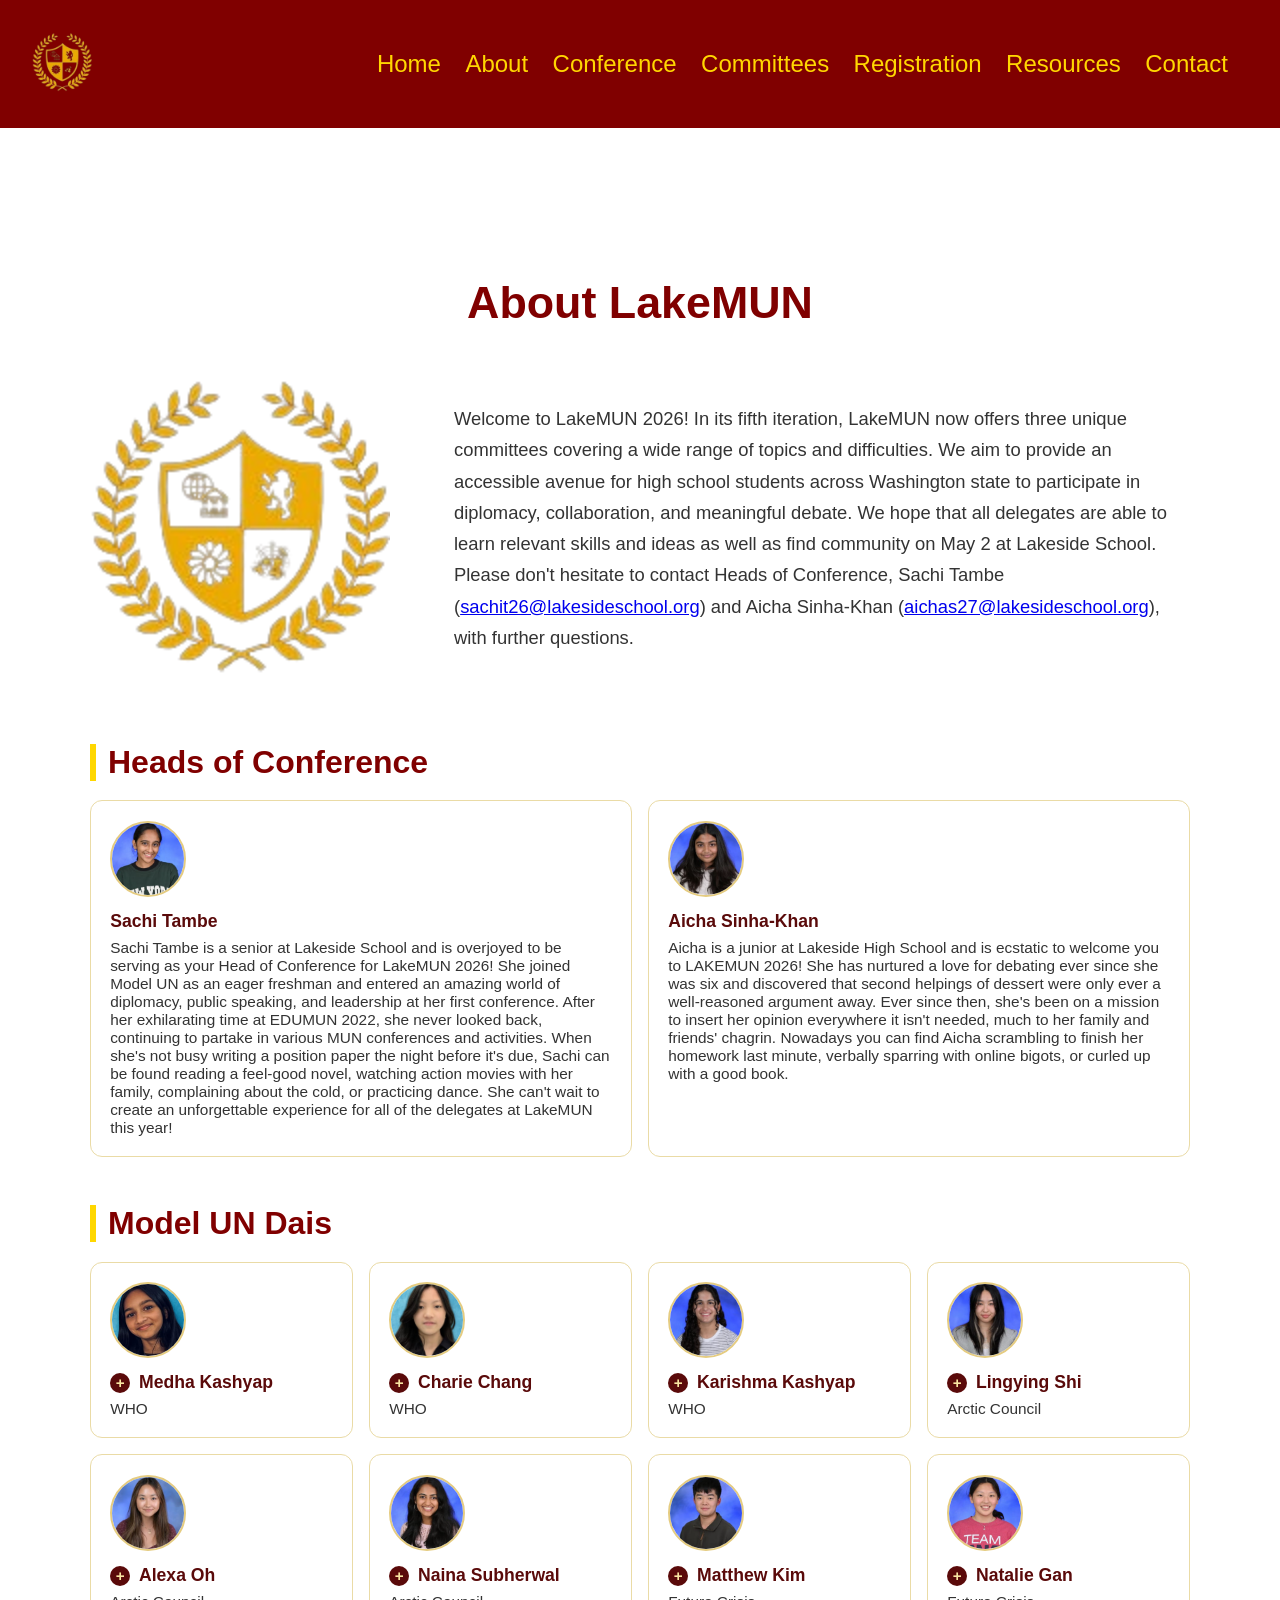
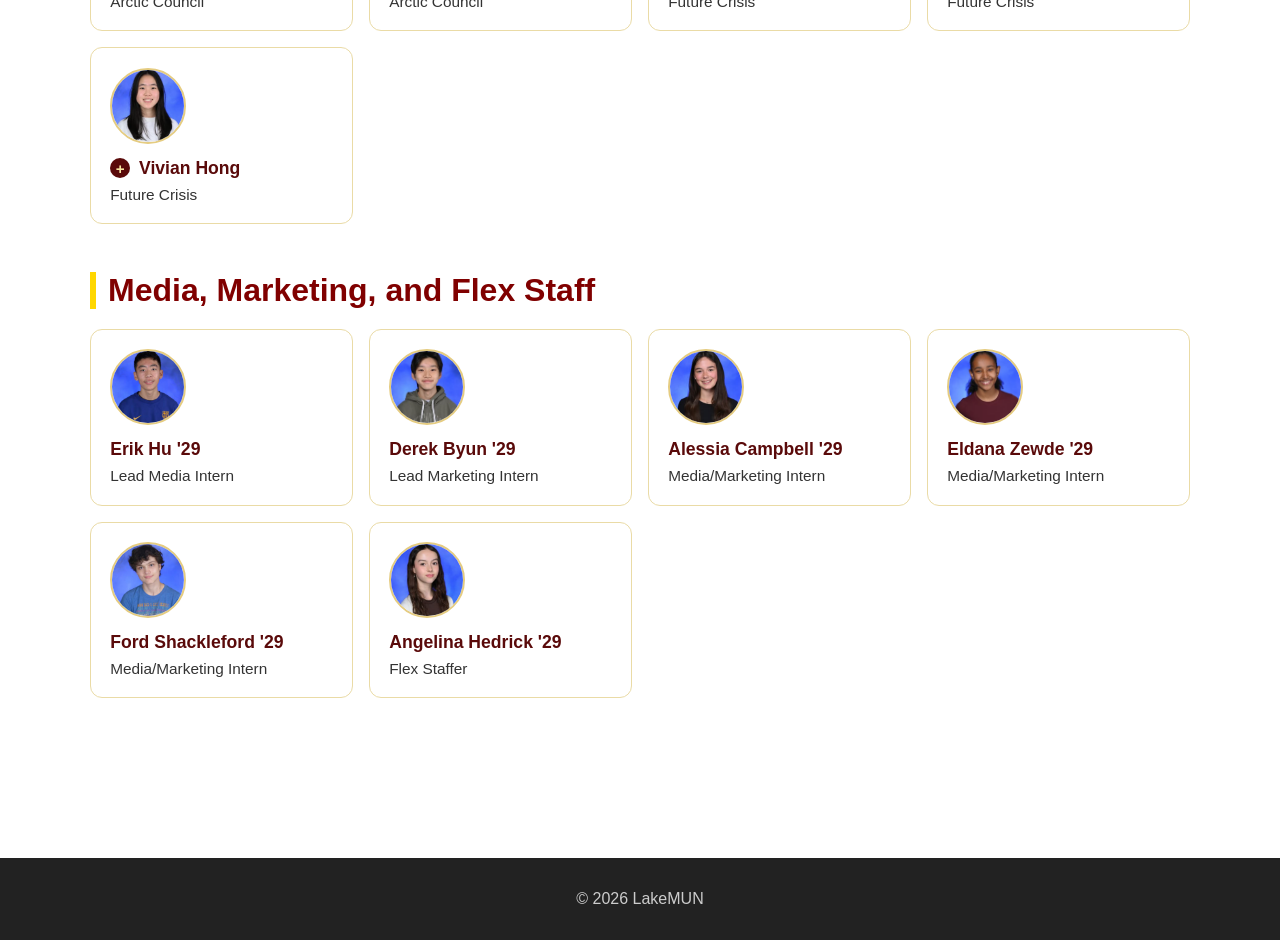
==== commit 98a03d55: "more edits" ====
--- a/about.html
+++ b/about.html
@@ -63,7 +63,7 @@
                         <details class="dais-dropdown">
                             <summary>
                                 <span class="dais-name">Medha Kashyap</span>
-                                <span class="dais-role">WHO Co-Director</span>
+                                <span class="dais-role">WHO</span>
                             </summary>
                             <p class="dais-bio">Medha Kashyap is a freshman at the Lakeside School and is delighted to be serving as a Co-Director for WHO! Her MUN journey began as a reluctant delegate at EDUMUN 2024, furiously studying ROP the night before only to mess it up almost immediately. Despite the rocky start, she was quickly enveloped into the world of Model UN, enthralled by the strangely addictive thrill of committee. Since then, she has jumped at every chance to join a committee, and with each placard raised, her passion for MUN has only increased. Outside of MUN, you'll find her stress-baking or cooking absurd amounts of food, playing sports, or hanging out with her dog! Medha's hope is for delegates to enjoy this committee as much as she does and eagerly awaits seeing their commitment and passion blossom!</p>
                         </details>
@@ -73,7 +73,7 @@
                         <details class="dais-dropdown">
                             <summary>
                                 <span class="dais-name">Charie Chang</span>
-                                <span class="dais-role">WHO Co-Director</span>
+                                <span class="dais-role">WHO</span>
                             </summary>
                             <p class="dais-bio">Charie Chang is a freshman at Lakeside School and is equally terrified to be serving as a Co-Director for LakeMUN WHO as she was for her first conference. Having been introduced to the world of MUN through the exotic stories told by her older sister, Charie started her MUN journey at PACMUN '25 equipped with nothing but a crystal-clear vision of what could go wrong. Ever since, Charie has found herself in the eye of the Model UN storm, battling everything from ever-present gavel hunters to France's scheme of world dominion. Outside of MUN, you can find her sleeping, playing piano brainrot, or simply existing as a slave to procrastination. At LakeMUN, Charie is excited to ask the all-pervasive question of "is that a point?" and looks forward to seeing every delegate discover the spark of MUN that she knows and loves.</p>
                         </details>
@@ -83,7 +83,7 @@
                         <details class="dais-dropdown">
                             <summary>
                                 <span class="dais-name">Karishma Kashyap</span>
-                                <span class="dais-role">WHO Co-Director</span>
+                                <span class="dais-role">WHO</span>
                             </summary>
                             <p class="dais-bio">Karishma Kashyap is a freshman at the Lakeside School and is very excited to be serving as a Co-Director on the dais for WHO at LakeMUN! Before her first conference, she stayed up until midnight trying to cram ROP and write a speech for the secondary speakers list with minimal knowledge of the topic, and that was basically the only time she spoke in her committee. She learned a lot from her experience spectating and was quite intrigued by the vast world and opportunities MUN offers! Although a rookie, she has become more skilled at the art of moderated caucuses and is eager to continue her MUN journey. Outside of the committee room, you will find her hanging out with her friends, scrolling on YouTube Shorts (she's working on Instagram), listening to music, or drinking bubble tea! Karishma is thrilled to be able to serve as your Co-Director, and she hopes you will be more prepared for your first time than she was!</p>
                         </details>
@@ -93,7 +93,7 @@
                         <details class="dais-dropdown">
                             <summary>
                                 <span class="dais-name">Lingying Shi</span>
-                                <span class="dais-role">Arctic Council Co-Director</span>
+                                <span class="dais-role">Arctic Council</span>
                             </summary>
                             <p class="dais-bio">Lingying Shi is a sophomore at Lakeside School; she is exhilarated to serve on your dais for LakeMUN 2026! Ever since attending SeattleMUN after losing a bet with a friend in 8th grade, she has fallen in love with everything MUN, from the thrill of making speeches and naming resolution papers to passing notes like "why is China kinda..." and dance battles during crisis. When not in her FBA, Lingying can be found sleeping in the trainer's room, in her instructor jacket with her snowboard students at Snoqualmie Central, or in her wrestling singlet wondering if she'll survive the next match. Lingying looks forward to meeting you all at this year's iteration of LakeMUN!</p>
                         </details>
@@ -103,7 +103,7 @@
                         <details class="dais-dropdown">
                             <summary>
                                 <span class="dais-name">Alexa Oh</span>
-                                <span class="dais-role">Arctic Council Co-Director</span>
+                                <span class="dais-role">Arctic Council</span>
                             </summary>
                             <p class="dais-bio">Alexa Oh is a freshman at Lakeside School and is thrilled to serve as a dais member for LakeMUN 2026! She began her MUN journey at Lakeside Clubs Fair, wondering what people were talking about when they said 'MUN' instead of Model UN and being confused about why dais isn't spelt 'dias.' Her favorite memories from MUN include sending anonymous PACgrams to friends, shipping oblivious delegates together, and knocking very enthusiastically on tables. Outside of MUN, Alexa can be found swinging on the golf course, playing pop songs on the cello, and drinking matcha.</p>
                         </details>
@@ -113,7 +113,7 @@
                         <details class="dais-dropdown">
                             <summary>
                                 <span class="dais-name">Naina Subherwal</span>
-                                <span class="dais-role">Arctic Council Co-Director</span>
+                                <span class="dais-role">Arctic Council</span>
                             </summary>
                             <p class="dais-bio">Naina Subherwal is a chai-addicted junior at Lakeside School and is so excited to serve on your dais for LakeMUN 2026! Her MUN journey started with LakeMUN and she's thrilled to be continuing the cycle. She loves all parts of MUN, from opening speeches to raising her placard until her arm hurts to impeaching a Senator during crisis for "being too performative." When not in MUN, Naina can be found on the soccer field or tennis court, buried in a book, or crying over her chem homework.</p>
                         </details>
@@ -123,7 +123,7 @@
                         <details class="dais-dropdown">
                             <summary>
                                 <span class="dais-name">Matthew Kim</span>
-                                <span class="dais-role">Future Crisis Co-Director</span>
+                                <span class="dais-role">Future Crisis</span>
                             </summary>
                             <p class="dais-bio">Matthew Kim is a sophomore at the Lakeside School and is ever so delighted to serve as one of your Co-Directors for LakeMUN 2026! Since his first-ever MUN experience at EDUMUN 2023, he's never been able to imagine his life without it. Whether he's rescuing the Mona Lisa, (unsuccessfully) averting nuclear war, or getting elected the most performative dais member, he's proud to say he has never had a dull moment with Model UN. If he's not in the committee room, you can find Matthew cooking, baking, stargazing, procrastinating, or being excited to meet all of you at this fifth iteration of LakeMUN!</p>
                         </details>
@@ -133,7 +133,7 @@
                         <details class="dais-dropdown">
                             <summary>
                                 <span class="dais-name">Natalie Gan</span>
-                                <span class="dais-role">Future Crisis Co-Director</span>
+                                <span class="dais-role">Future Crisis</span>
                             </summary>
                             <p class="dais-bio">Natalie Gan is a sleep-deprived sophomore at the Lakeside School and is overjoyed to serve as a Co-Director for LakeMUN 2026! Ever since her club leader dragged her to her school's MUN club at the beginning of her sophomore year, she's never turned back. From stealing billions of dollars from a CEO to multiple counts of attempted (and successful) murder, the spontaneity of conferences has truly captured her heart. Outside of MUN, Natalie can be found trying (and failing) to fix her sleep schedule and inhaling copious amounts of caffeinated beverages, most notably the obviously superior iced caramel macchiato. She wishes you all good luck and can't wait to see you at LakeMUN 2026.</p>
                         </details>
@@ -143,7 +143,7 @@
                         <details class="dais-dropdown">
                             <summary>
                                 <span class="dais-name">Vivian Hong</span>
-                                <span class="dais-role">Future Crisis Co-Director</span>
+                                <span class="dais-role">Future Crisis</span>
                             </summary>
                             <p class="dais-bio">Vivian Hong is a sophomore at the Lakeside School and is excited to serve as a Co-Director for LakeMUN 2026! Her first experience with MUN started as a very confused delegate at PACMUN 2025, and she hopes to continue this journey. From unfortunately witnessing a top-secret MUN romance firsthand to almost getting murdered (by Natalie), the thrill of debate has kept her hooked ever since. Outside of MUN, you can find Vivian cafe hopping, cramming work late at night, and binge-watching shows on Netflix. She can't wait to meet you all and hopes you'll have lots of fun!</p>
                         </details>
--- a/static/css/style.css
+++ b/static/css/style.css
@@ -926,7 +926,7 @@
 
 .resource-guide-link {
     margin-top: 0;
-    background: #5a0a0a;
+    background: linear-gradient(135deg, #7a0f0f 0%, #9f1414 100%);
     border-color: #5a0a0a;
     color: #ffe8a3;
 }
